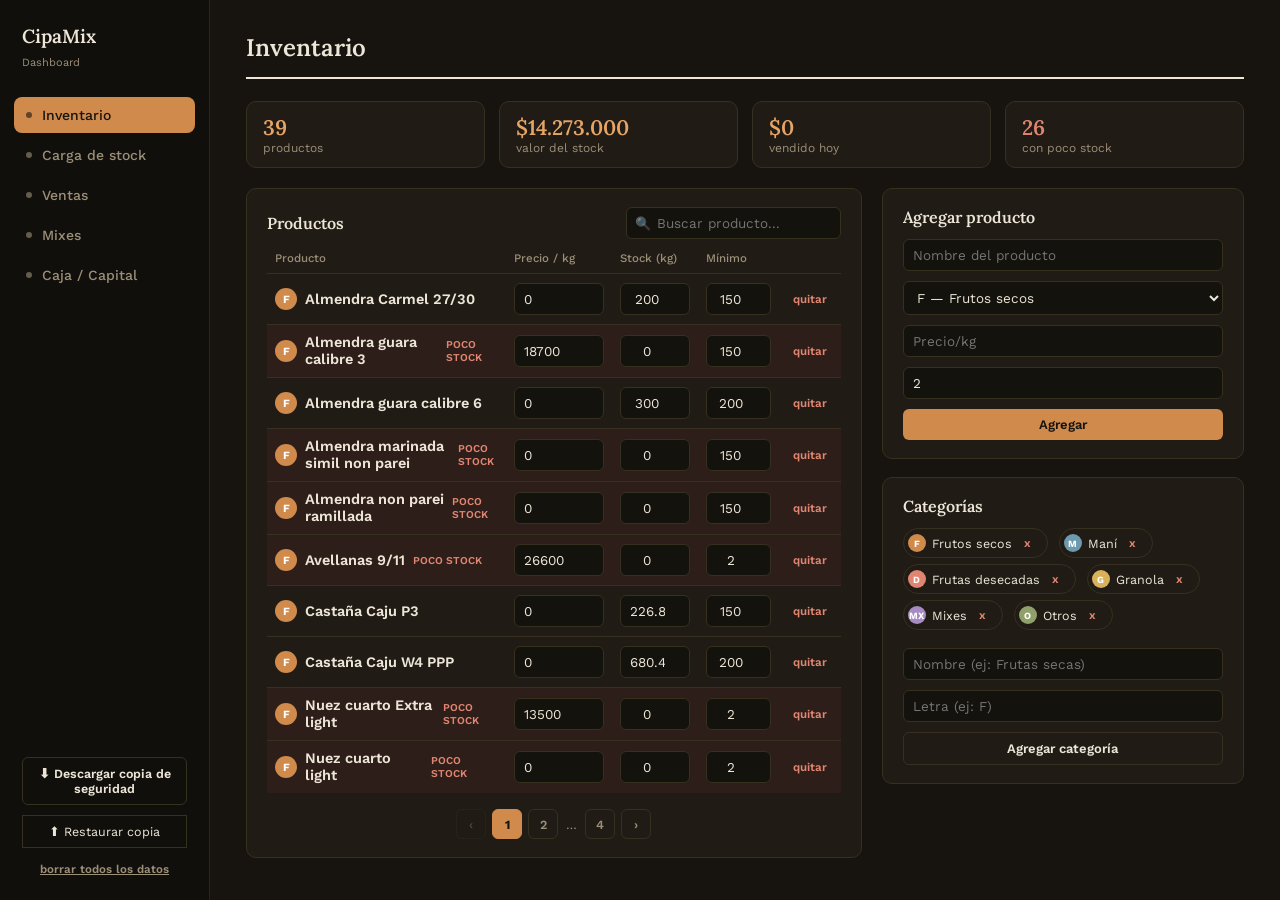
==== index.html @ 5318a5a4 "Rename CipaMix.html to index.html" ====
<!DOCTYPE html>
<html lang="es">
<head>
<meta charset="UTF-8">
<meta name="viewport" content="width=device-width, initial-scale=1.0">
<title>CipaMix — Dashboard Administrador</title>
<link rel="stylesheet" href="./style.css">
</head>
<body>

<div id="sidebar">
  <div class="brand">CipaMix</div>
  <div class="brand-sub">Dashboard</div>
  <button class="nav-btn active" data-view="inventario" onclick="switchView('inventario')"><span class="dot"></span>Inventario</button>
  <button class="nav-btn" data-view="carga" onclick="switchView('carga')"><span class="dot"></span>Carga de stock</button>
  <button class="nav-btn" data-view="ventas" onclick="switchView('ventas')"><span class="dot"></span>Ventas</button>
  <button class="nav-btn" data-view="mixes" onclick="switchView('mixes')"><span class="dot"></span>Mixes</button>
  <button class="nav-btn" data-view="caja" onclick="switchView('caja')"><span class="dot"></span>Caja / Capital</button>
  <div style="flex:1"></div>
  <button class="btn-outline" onclick="exportBackup()" style="margin: 0 8px 6px; font-size:12.5px; padding:8px;">⬇ Descargar copia de seguridad</button>
  <label class="btn-outline" style="margin: 0 8px 10px; font-size:12.5px; padding:8px; text-align:center; cursor:pointer; display:block;">
    ⬆ Restaurar copia
    <input type="file" id="restoreFileInput" accept="application/json" style="display:none;" onchange="importBackup(event)">
  </label>
  <button class="reset-link" onclick="resetAll()" style="margin: 0 8px;">borrar todos los datos</button>
</div>

<div id="main">

  <!-- INVENTARIO -->
  <div class="view active" id="view-inventario">
    <div class="view-header"><h1>Inventario</h1></div>
    <div class="stat-row" id="statRow"></div>

    <div class="grid">
      <div>
        <div class="panel">
          <div style="display:flex; justify-content:space-between; align-items:center; gap:10px; margin-bottom:12px;">
            <h2 style="margin-bottom:0;">Productos</h2>
            <div class="search-box">
              <span class="search-icon">&#128269;</span>
              <input type="text" id="searchInput" placeholder="Buscar producto..." oninput="onSearch(this.value)">
            </div>
          </div>
          <table>
            <thead><tr><th>Producto</th><th>Precio / kg</th><th>Stock (kg)</th><th>Mínimo</th><th></th></tr></thead>
            <tbody id="inventoryBody"></tbody>
          </table>
          <div id="emptyInv" class="empty" style="display:none;">No se encontraron productos.</div>
          <div class="pagination" id="pagination"></div>
        </div>
      </div>

      <div>
        <div class="panel">
          <h2>Agregar producto</h2>
          <form class="form-grid" onsubmit="addProduct(event)">
            <input type="text" id="newName" placeholder="Nombre del producto" required>
            <select id="newCat" required></select>
            <input type="number" id="newPrice" placeholder="Precio/kg" min="0" step="1" required>
            <input type="number" id="newMinStock" placeholder="Stock mínimo" min="0" step="0.1" value="2">
            <button class="btn-primary" type="submit">Agregar</button>
          </form>
        </div>

        <div class="panel">
          <h2>Categorías</h2>
          <div id="catList" style="margin-bottom:12px;"></div>
          <form class="form-grid" onsubmit="addCategory(event)">
            <input type="text" id="catName" placeholder="Nombre (ej: Frutas secas)" required>
            <input type="text" id="catLetter" placeholder="Letra (ej: F)" maxlength="2" required>
            <button class="btn-outline" type="submit">Agregar categoría</button>
          </form>
        </div>
      </div>
    </div>
  </div>

  <!-- CARGA DE STOCK -->
  <div class="view" id="view-carga">
    <div class="view-header"><h1>Carga de stock</h1></div>
    <div class="panel">
      <h2>Sumar mercadería</h2>
      <form class="form-grid cols-3" onsubmit="registerStockLoad(event)">
        <select id="loadProduct" required></select>
        <input type="number" id="loadQty" placeholder="kg a sumar" min="0.01" step="0.01" required>
        <button class="btn-primary" type="submit">Sumar al stock</button>
      </form>
    </div>
    <div class="panel">
      <h2>Historial de cargas</h2>
      <div class="log-list" id="loadLog"></div>
      <div id="emptyLoads" class="empty" style="display:none;">Todavía no registraste cargas.</div>
    </div>
  </div>

  <!-- VENTAS -->
  <div class="view" id="view-ventas">
    <div class="view-header"><h1>Ventas</h1></div>
    <div class="panel">
      <h2>Registrar venta</h2>
      <form class="form-grid cols-3" onsubmit="registerSale(event)">
        <select id="saleItem" required></select>
        <input type="number" id="saleQty" placeholder="kg / unidades" min="0.01" step="0.01" required>
        <button class="btn-olive" type="submit">Vender</button>
      </form>
    </div>
    <div class="panel">
      <h2>Últimas ventas</h2>
      <div class="log-list" id="saleLog"></div>
      <div id="emptySales" class="empty" style="display:none;">Todavía no registraste ventas.</div>
    </div>
  </div>

  <!-- MIXES -->
  <div class="view" id="view-mixes">
    <div class="view-header"><h1>Mixes</h1></div>
    <div class="panel">
      <h2 id="mixFormTitle">Crear mix</h2>
      <div class="form-grid cols-2" style="margin-bottom:10px;">
        <input type="text" id="mixName" placeholder="Nombre del mix (ej: Mix energético)">
      </div>
      <div id="mixComponents"></div>
      <button class="btn-outline" type="button" onclick="addMixComponentRow()" style="margin: 8px 0;">+ agregar producto al mix</button>
      <br>
      <button class="btn-primary" type="button" id="mixSaveBtn" onclick="saveMix()">Guardar mix</button>
      <button class="btn-outline" type="button" id="mixCancelBtn" onclick="cancelEditMix()" style="display:none; margin-left:8px;">Cancelar</button>
    </div>
    <div class="panel">
      <h2>Mixes creados</h2>
      <div id="mixList"></div>
      <div id="emptyMixes" class="empty" style="display:none;">Todavía no creaste ningún mix.</div>
    </div>
  </div>

  <!-- CAJA / CAPITAL -->
  <div class="view" id="view-caja">
    <div class="view-header"><h1>Caja / Capital</h1></div>
    <div class="stat-row" id="cajaStatRow"></div>
    <div class="panel">
      <h2>Registrar movimiento manual</h2>
      <form class="form-grid cols-3" onsubmit="registerMovement(event)">
        <input type="text" id="movDesc" placeholder="Descripción (ej: pago alquiler)" required>
        <input type="number" id="movAmount" placeholder="Monto (+ ingreso / - retiro)" step="1" required>
        <button class="btn-primary" type="submit">Registrar</button>
      </form>
    </div>
    <div class="panel">
      <h2>Movimientos</h2>
      <div class="log-list" id="cajaLog"></div>
      <div id="emptyCaja" class="empty" style="display:none;">Sin movimientos todavía.</div>
    </div>
  </div>

</div>

<div class="toast" id="toast"></div>

<script src="./scripts.js"></script>
</body>
</html>
---- style.css ----
@import url('https://fonts.googleapis.com/css2?family=Lora:ital,wght@0,500;0,600;1,500&family=Work+Sans:wght@400;500;600&display=swap');

  :root{
    --bg: #17140F;
    --panel: #201C15;
    --line: #35301FE0;
    --line: #35301F;
    --ink: #EDE6D8;
    --ink-soft: #9C8F78;
    --walnut: #CF8A4C;
    --walnut-dark: #E6A566;
    --olive: #8FA06B;
    --olive-dark: #A6B885;
    --danger: #E08571;
    --danger-bg: #2E1E19;
    --sidebar: #110F0B;
    --sidebar-line: #2A2519;
  }
  *{ box-sizing:border-box; }
  html,body{ margin:0; padding:0; height:100%; }
  body{
    background: var(--bg);
    color: var(--ink);
    font-family:'Work Sans', sans-serif;
    font-size: 14.5px;
    display:flex;
    min-height:100vh;
  }
  h1,h2,h3{ font-family:'Lora',serif; font-weight:600; margin:0; }

  /* Sidebar */
  #sidebar{
    width: 210px;
    flex-shrink: 0;
    background: var(--sidebar);
    border-right: 1px solid var(--sidebar-line);
    padding: 24px 14px;
    display:flex;
    flex-direction:column;
    gap: 4px;
  }
  #sidebar .brand{
    font-family:'Lora',serif;
    font-size: 19px;
    font-weight:600;
    margin-bottom: 4px;
    padding: 0 8px;
  }
  #sidebar .brand-sub{
    font-size: 11px;
    color: var(--ink-soft);
    padding: 0 8px;
    margin-bottom: 24px;
  }
  .nav-btn{
    display:flex;
    align-items:center;
    gap: 10px;
    text-align:left;
    background: none;
    border: none;
    padding: 10px 12px;
    border-radius: 8px;
    font-family:'Work Sans', sans-serif;
    font-size: 14px;
    font-weight: 500;
    color: var(--ink-soft);
    cursor:pointer;
  }
  .nav-btn:hover{ background: var(--sidebar-line); color: var(--ink); }
  .nav-btn.active{ background: var(--walnut); color: #17140F; }
  .nav-btn .dot{ width:6px; height:6px; border-radius:50%; background: currentColor; opacity:0.6; }

  /* Main */
  #main{ flex: 1; padding: 32px 36px 80px; max-width: 1100px; }
  .view{ display:none; }
  .view.active{ display:block; }

  .view-header{
    display:flex;
    justify-content: space-between;
    align-items: baseline;
    margin-bottom: 22px;
    border-bottom: 2px solid var(--ink);
    padding-bottom: 14px;
  }
  .view-header h1{ font-size: 24px; }

  .stat-row{ display:flex; gap:14px; flex-wrap:wrap; margin-bottom: 20px; }
  .stat{
    background: var(--panel);
    border: 1px solid var(--line);
    border-radius: 10px;
    padding: 12px 16px;
    flex:1;
    min-width: 130px;
  }
  .stat .num{ font-family:'Lora',serif; font-size:21px; font-weight:600; color: var(--walnut-dark); }
  .stat .label{ font-size: 12px; color: var(--ink-soft); }

  .panel{
    background: var(--panel);
    border: 1px solid var(--line);
    border-radius: 10px;
    padding: 18px 20px;
    margin-bottom: 18px;
  }
  .panel h2{ font-size:16px; margin-bottom: 12px; }

  .grid{
    display: grid;
    grid-template-columns: 1.7fr 1fr;
    gap: 20px;
    align-items: start;
  }
  @media (max-width: 900px){
    .grid{ grid-template-columns: 1fr; }
  }

  table{ width:100%; border-collapse: collapse; }
  thead th{
    text-align:left; font-weight:500; color:var(--ink-soft);
    font-size: 11.5px; padding: 0 8px 8px; border-bottom:1px solid var(--line);
  }
  tbody td{ padding: 9px 8px; border-bottom:1px solid var(--line); vertical-align:middle; }
  tbody tr:last-child td{ border-bottom:none; }
  tbody tr.low-stock{ background: var(--danger-bg); }

  input[type=number], input[type=text], select{
    font-family:'Work Sans',sans-serif;
    font-size: 13.5px;
    padding: 7px 9px;
    border: 1px solid var(--line);
    border-radius: 6px;
    background: #14120D;
    color: var(--ink);
    width: 100%;
  }
  input:focus, select:focus{ outline:none; border-color: var(--walnut); box-shadow: 0 0 0 3px rgba(207,138,76,0.2); }

  button{
    font-family:'Work Sans',sans-serif; font-weight:600; font-size:13px;
    border:none; border-radius:6px; padding: 8px 13px; cursor:pointer;
  }
  button:active{ transform: scale(0.97); }
  .btn-primary{ background: var(--walnut); color:#17140F; }
  .btn-primary:hover{ background: var(--walnut-dark); }
  .btn-olive{ background: var(--olive); color:#17140F; }
  .btn-olive:hover{ background: var(--olive-dark); }
  .btn-ghost{ background:none; color: var(--danger); padding: 3px 6px; font-size: 11.5px; }
  .btn-ghost:hover{ text-decoration:underline; }
  .btn-outline{ background:none; border:1px solid var(--line); color: var(--ink); }
  .btn-outline:hover{ background: var(--bg); }

  .form-grid{ display:grid; gap: 10px; }
  .cols-2{ grid-template-columns: 1fr 1fr; }
  .cols-3{ grid-template-columns: 2fr 1fr 1fr; }
  .cols-4{ grid-template-columns: 2fr 1fr 1fr auto; }
  @media (max-width: 700px){ .cols-3, .cols-4, .cols-2{ grid-template-columns:1fr; } }

  .badge{
    display:inline-flex; align-items:center; justify-content:center;
    width: 22px; height:22px; border-radius:50%;
    font-size: 11px; font-weight:700; color:#fff;
    flex-shrink:0;
  }
  .prod-name{ display:flex; align-items:center; gap:8px; font-weight:600; }
  .low-badge{ font-size:10.5px; color:var(--danger); font-weight:600; }

  .log-row{
    display:flex; justify-content:space-between; align-items:center; padding: 8px 0;
    border-bottom: 1px dashed var(--line); font-size: 13px; gap: 10px;
  }
  .log-row:last-child{ border-bottom:none; }
  .log-meta{ color: var(--ink-soft); font-size:11.5px; }
  .amt-pos{ color: var(--olive-dark); font-weight:600; }
  .amt-neg{ color: var(--danger); font-weight:600; }
  .log-list{ max-height: 300px; overflow-y:auto; }

  .log-actions{ display:flex; gap:4px; flex-shrink:0; }
  .icon-btn{
    background:none; border:1px solid var(--line); color: var(--ink-soft);
    width:24px; height:24px; padding:0; border-radius:5px; font-size:12px;
    display:flex; align-items:center; justify-content:center;
  }
  .icon-btn:hover{ background: var(--bg); color: var(--ink); }
  .icon-btn.danger:hover{ color: var(--danger); border-color: var(--danger); }

  .edit-row{
    display:flex; gap:8px; align-items:center; padding: 8px 0;
    border-bottom: 1px dashed var(--line);
  }
  .edit-row input{ width: 90px; }
  .edit-row .edit-label{ flex:1; font-size:13px; color: var(--ink-soft); }

  .empty{ color: var(--ink-soft); font-size:13px; font-style:italic; font-family:'Lora',serif; padding: 8px 0; }

  .cat-pill{
    display:inline-flex; align-items:center; gap:6px;
    border: 1px solid var(--line); border-radius: 20px;
    padding: 4px 10px 4px 4px; font-size: 12.5px; margin: 0 6px 6px 0;
  }

  .toast{
    position:fixed; bottom:24px; left:50%; transform:translateX(-50%) translateY(12px);
    background: var(--ink); color:#17140F; padding:10px 18px; border-radius:8px;
    font-size:13px; opacity:0; pointer-events:none; transition: all .25s ease;
  }
  .toast.show{ opacity:1; transform:translateX(-50%) translateY(0); }

  .mix-comp-row{ display:flex; gap:8px; align-items:center; margin-bottom:6px; }
  .mix-comp-row select{ flex: 2; }
  .mix-comp-row input{ flex: 1; }

  .reset-link{
    color: var(--ink-soft); font-size:11.5px; text-decoration:underline;
    cursor:pointer; background:none; border:none; padding:0; font-family:'Work Sans',sans-serif;
  }

  .search-box{
    position: relative;
    max-width: 220px;
    flex-shrink: 0;
  }
  .search-box input{ padding-left: 30px; }
  .search-icon{
    position:absolute; left:9px; top:50%; transform:translateY(-50%);
    font-size: 13px; opacity: 0.6; pointer-events:none;
  }

  .pagination{
    display:flex; align-items:center; justify-content:center; gap:6px;
    margin-top: 16px;
  }
  .page-btn{
    background: none; border: 1px solid var(--line); color: var(--ink-soft);
    width: 30px; height: 30px; border-radius: 6px; font-size: 12.5px; padding:0;
    display:flex; align-items:center; justify-content:center;
  }
  .page-btn:hover{ background: var(--bg); color: var(--ink); }
  .page-btn.active{ background: var(--walnut); color: var(--bg); border-color: var(--walnut); font-weight:700; }
  .page-btn:disabled{ opacity: 0.35; cursor: default; }
  .page-ellipsis{ color: var(--ink-soft); padding: 0 2px; font-size: 12.5px; }
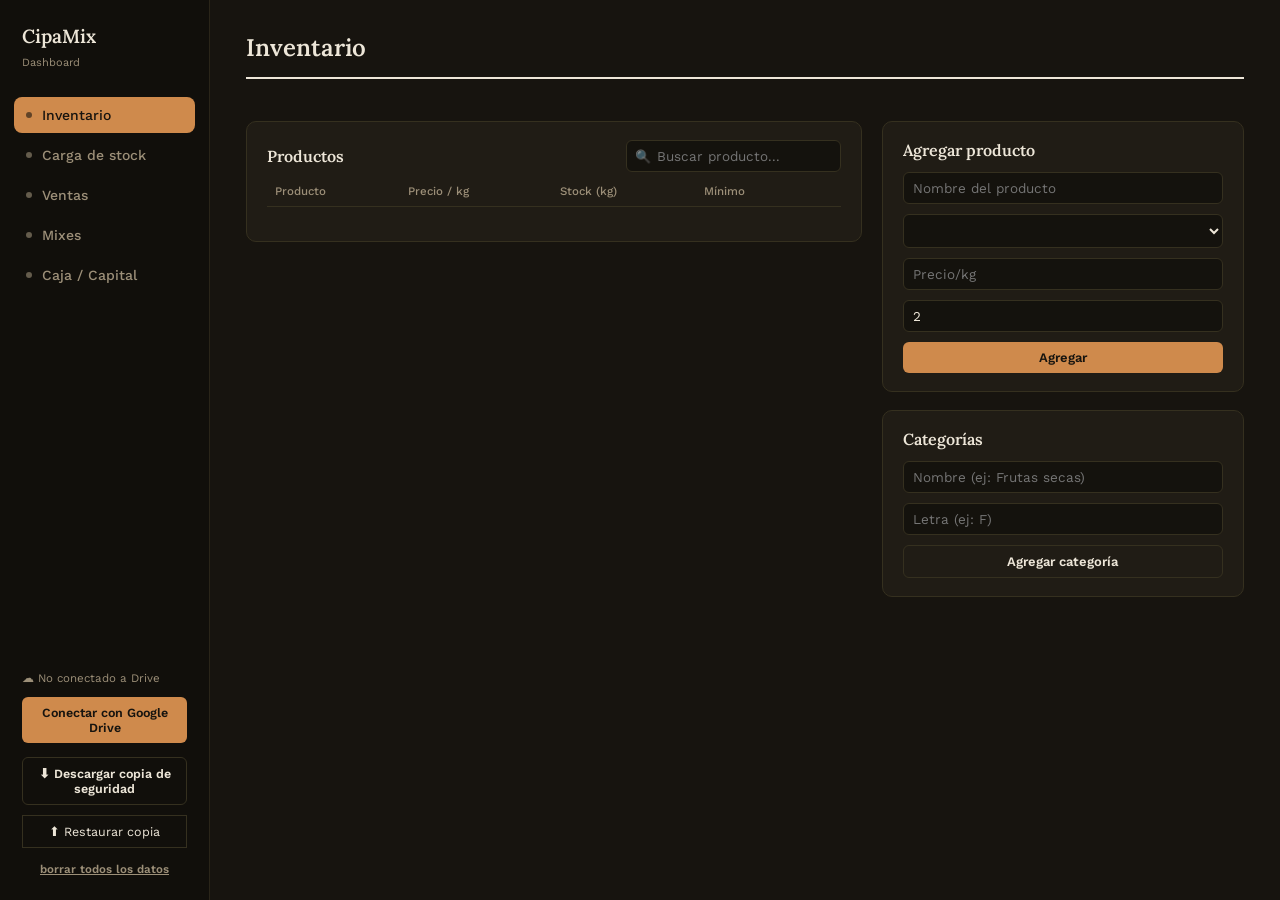
==== commit 5bc3900f: "Add files via upload" ====
--- a/index.html
+++ b/index.html
@@ -17,6 +17,8 @@
   <button class="nav-btn" data-view="mixes" onclick="switchView('mixes')"><span class="dot"></span>Mixes</button>
   <button class="nav-btn" data-view="caja" onclick="switchView('caja')"><span class="dot"></span>Caja / Capital</button>
   <div style="flex:1"></div>
+  <div id="driveStatus" style="margin: 0 8px 8px; font-size:11.5px; color: var(--ink-soft);">☁ No conectado a Drive</div>
+  <button class="btn-primary" id="driveConnectBtn" onclick="connectDrive()" style="margin: 0 8px 10px; font-size:12.5px; padding:8px;">Conectar con Google Drive</button>
   <button class="btn-outline" onclick="exportBackup()" style="margin: 0 8px 6px; font-size:12.5px; padding:8px;">⬇ Descargar copia de seguridad</button>
   <label class="btn-outline" style="margin: 0 8px 10px; font-size:12.5px; padding:8px; text-align:center; cursor:pointer; display:block;">
     ⬆ Restaurar copia
@@ -156,6 +158,7 @@
 
 <div class="toast" id="toast"></div>
 
+<script src="https://accounts.google.com/gsi/client" async defer></script>
 <script src="./scripts.js"></script>
 </body>
 </html>
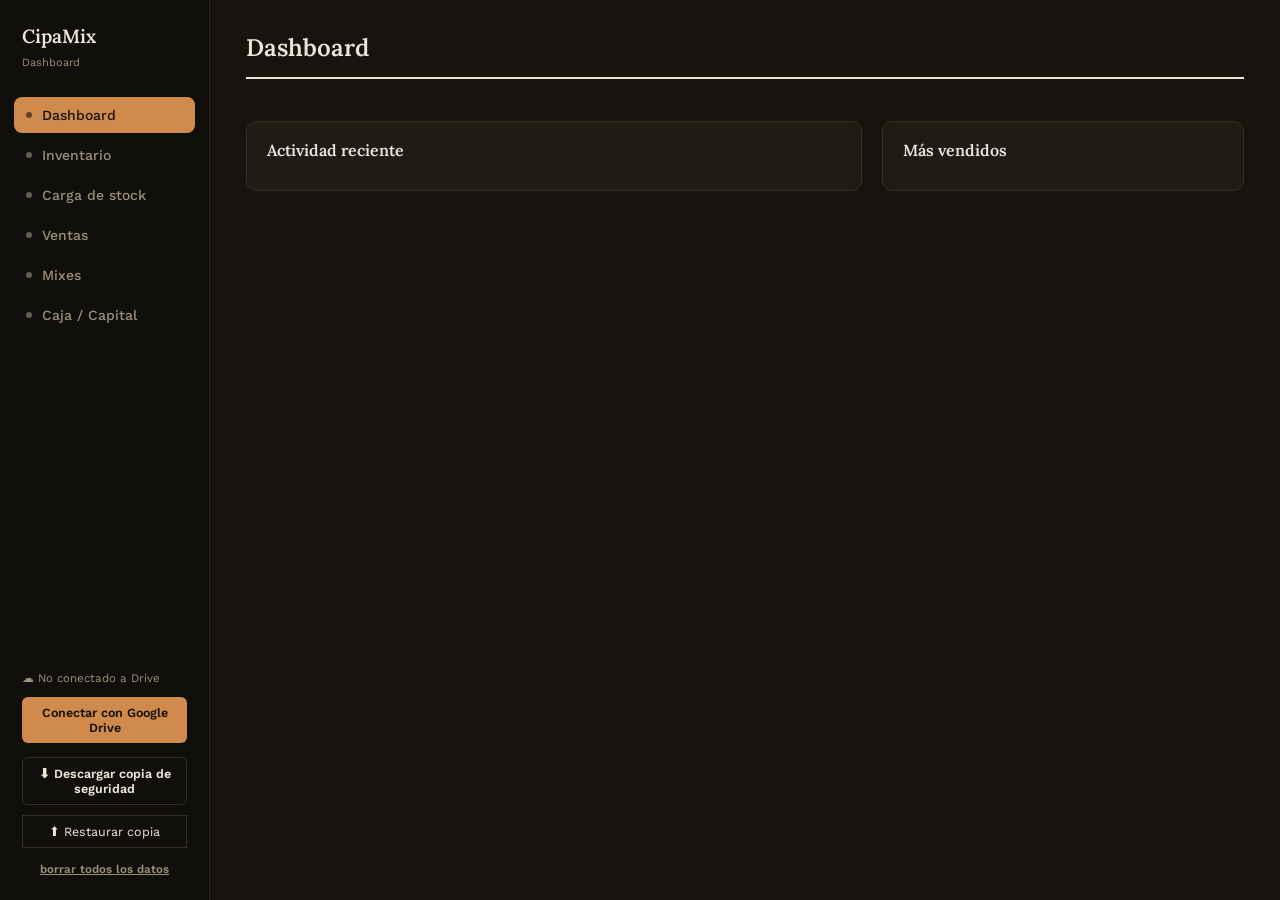
==== commit c74cbfed: "Update index.html" ====
--- a/index.html
+++ b/index.html
@@ -11,7 +11,8 @@
 <div id="sidebar">
   <div class="brand">CipaMix</div>
   <div class="brand-sub">Dashboard</div>
-  <button class="nav-btn active" data-view="inventario" onclick="switchView('inventario')"><span class="dot"></span>Inventario</button>
+  <button class="nav-btn active" data-view="dashboard" onclick="switchView('dashboard')"><span class="dot"></span>Dashboard</button>
+  <button class="nav-btn" data-view="inventario" onclick="switchView('inventario')"><span class="dot"></span>Inventario</button>
   <button class="nav-btn" data-view="carga" onclick="switchView('carga')"><span class="dot"></span>Carga de stock</button>
   <button class="nav-btn" data-view="ventas" onclick="switchView('ventas')"><span class="dot"></span>Ventas</button>
   <button class="nav-btn" data-view="mixes" onclick="switchView('mixes')"><span class="dot"></span>Mixes</button>
@@ -29,8 +30,32 @@
 
 <div id="main">
 
+  <!-- DASHBOARD -->
+  <div class="view active" id="view-dashboard">
+    <div class="view-header"><h1>Dashboard</h1></div>
+    <div class="stat-row" id="dashStatRow"></div>
+
+    <div class="grid">
+      <div>
+        <div class="panel">
+          <h2>Actividad reciente</h2>
+          <div class="log-list" id="activityLog" style="max-height:480px;"></div>
+          <div id="emptyActivity" class="empty" style="display:none;">Todavía no hay movimientos registrados.</div>
+        </div>
+      </div>
+
+      <div>
+        <div class="panel">
+          <h2>Más vendidos</h2>
+          <div id="topProductsChart"></div>
+          <div id="emptyTop" class="empty" style="display:none;">Todavía no hay ventas para mostrar.</div>
+        </div>
+      </div>
+    </div>
+  </div>
+
   <!-- INVENTARIO -->
-  <div class="view active" id="view-inventario">
+  <div class="view" id="view-inventario">
     <div class="view-header"><h1>Inventario</h1></div>
     <div class="stat-row" id="statRow"></div>
 
